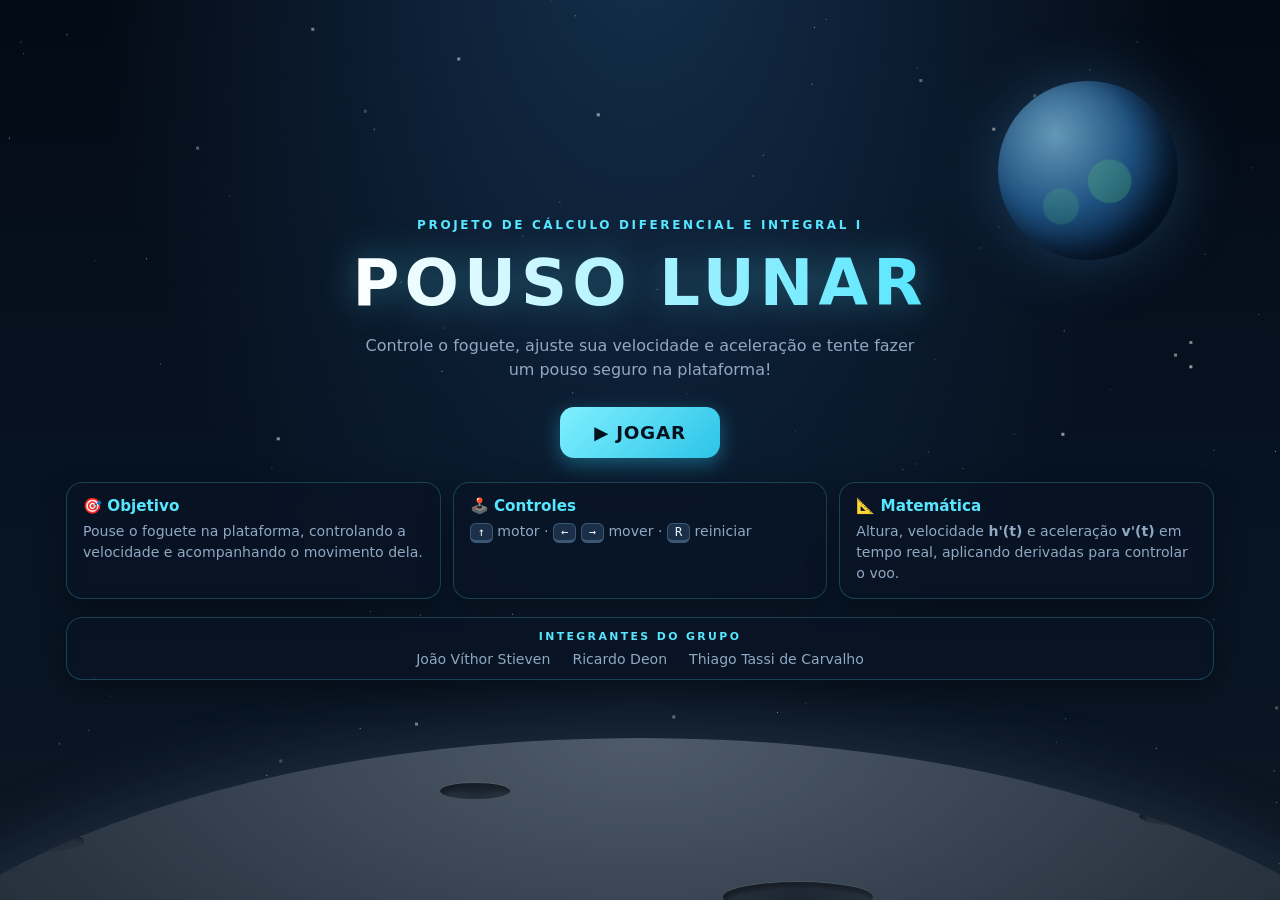
==== index.html @ 8e3310c6 "Rename pouso_lunar.html to index.html" ====
<!DOCTYPE html>
<html lang="pt-BR">
<head>
<meta charset="UTF-8">
<meta name="viewport" content="width=device-width, initial-scale=1">
<title>Pouso Lunar - Derivadas</title>
<link rel="stylesheet" href="style.css">
</head>
<body>

<div id="fundo">
  <div id="estrelas"></div>
  <div class="planeta"></div>
  <div class="lua">
    <span class="cratera"></span>
    <span class="cratera"></span>
    <span class="cratera"></span>
    <span class="cratera"></span>
    <span class="cratera"></span>
  </div>
</div>

<main class="container">

  <!-- TELA INICIAL -->
  <section id="telaInicial" class="tela ativa">
    <div class="centro-inicial">
      <div class="etiqueta">Projeto de Cálculo Diferencial e Integral I</div>
      <h1 class="titulo">Pouso Lunar</h1>
      <p class="subtitulo">Controle o foguete, ajuste sua velocidade e aceleração e tente fazer um pouso seguro na plataforma!</p>
      <button id="botaoJogar" class="botao primario grande">▶ JOGAR</button>
    </div>
    <div class="como-jogar">
      <div class="vidro"><h3>🎯 Objetivo</h3><p>Pouse o foguete na plataforma, controlando a velocidade e acompanhando o movimento dela.</p></div>
      <div class="vidro"><h3>🕹️ Controles</h3><p><kbd>↑</kbd> motor · <kbd>←</kbd> <kbd>→</kbd> mover · <kbd>R</kbd> reiniciar</p></div>
      <div class="vidro"><h3>📐 Matemática</h3><p>Altura, velocidade <b>h'(t)</b> e aceleração <b>v'(t)</b> em tempo real, aplicando derivadas para controlar o voo.</p></div>
    </div>
    <div class="integrantes vidro">
      <div class="etiqueta">Integrantes do grupo</div>
      <ul>
        <li>João Víthor Stieven</li>
        <li>Ricardo Deon</li>
        <li>Thiago Tassi de Carvalho</li>
      </ul>
    </div>
  </section>

  <!-- SELEÇÃO DE NÍVEIS -->
  <section id="telaNiveis" class="tela">
    <div class="cabecalho">
      <div><div class="etiqueta">Central de missões</div><h2>Selecione o nível</h2></div>
      <button id="botaoInicio" class="botao">← Início</button>
    </div>
    <div class="layout-niveis">
      <div id="listaNiveis"></div>
      <aside id="detalhes" class="vidro">
        <div class="etiqueta">Detalhes da missão</div>
        <h2 id="detalheNome"></h2>
        <p id="detalheDescricao"></p>
        <ul class="atributos" id="detalheAtributos"></ul>
        <button id="botaoIniciar" class="botao primario grande">🚀 INICIAR MISSÃO</button>
      </aside>
    </div>
  </section>

  <!-- TELA DO JOGO -->
  <section id="telaJogo" class="tela">
    <div class="cabecalho">
      <div><div class="etiqueta">Missão em andamento</div><h2 id="tituloNivel"></h2></div>
      <div>
        <button id="botaoNiveisJogo" class="botao">← Níveis</button>
        <button id="botaoReiniciar" class="botao">↻ Reiniciar (R)</button>
      </div>
    </div>
    <div class="hud">
      <div class="metrica"><small>Altura h(t)</small><strong id="txtAltura"></strong></div>
      <div class="metrica" id="metricaVelocidade"><small>Velocidade v = h'(t)</small><strong id="txtVelocidade"></strong></div>
      <div class="metrica"><small>Aceleração a = v'(t)</small><strong id="txtAceleracao"></strong></div>
      <div class="metrica"><small>Combustível</small><strong id="txtCombustivel"></strong><div class="barra"><div id="barraCombustivel"></div></div></div>
      <div class="metrica plataforma"><small>Vel. plataforma (fórmula)</small><strong id="txtVelPlataforma"></strong></div>
      <div class="metrica plataforma" id="metricaRelativa"><small>Vel. relativa (foguete − plataforma)</small><strong id="txtVelRelativa"></strong></div>
    </div>
    <canvas id="tela" width="800" height="450"></canvas>
    <div id="mensagem"></div>
    <div class="dicas">
      <span><kbd>↑</kbd> motor</span>
      <span><kbd>←</kbd> <kbd>→</kbd> mover</span>
      <span><kbd>R</kbd> reiniciar</span>
    </div>
  </section>
</main>

<!-- RESULTADO -->
<div id="resultado">
  <div class="modal vidro">
    <h2 id="resultadoTitulo"></h2>
    <p id="resultadoTexto"></p>
    <div class="acoes">
      <button id="botaoProximo" class="botao primario">Próximo nível ▶</button>
      <button id="botaoTentarDeNovo" class="botao">↻ Tentar de novo</button>
      <button id="botaoNiveisResultado" class="botao">Níveis</button>
    </div>
  </div>
</div>

<script src="script.js" defer></script>
</body>
</html>
---- style.css ----
/* =====================================================
   Pouso Lunar - estilos do jogo (style.css)
   Referência de tela: computador 1366 x 768
   ===================================================== */

:root {
  --ciano: #58e6ff; --laranja: #ffb454; --verde: #6cf2a5; --vermelho: #ff647c;
  --texto: #eaf5ff; --suave: #91a8c2;
  --vidro: rgba(9, 20, 36, 0.72); --borda: rgba(88, 230, 255, 0.22);
}
* { box-sizing: border-box; }
body {
  margin: 0; min-height: 100vh; color: var(--texto); overflow-x: hidden;
  font-family: "Segoe UI", system-ui, Arial, sans-serif; background: #050c18;
}

/* ---------- Plano de fundo lunar ---------- */
#fundo {
  position: fixed; inset: 0; z-index: -1; overflow: hidden;
  background:
    radial-gradient(ellipse at 50% -10%, #1d4068 0, transparent 60%),
    linear-gradient(#050c18, #0a1a2e 60%, #101c2a);
}
#fundo::after { content: ""; position: absolute; inset: 0; background: rgba(3, 8, 16, 0.3); }
#estrelas { position: absolute; top: 0; left: 0; width: 1px; height: 1px; animation: cintilar 4s ease-in-out infinite alternate; }
@keyframes cintilar { from { opacity: 0.55; } to { opacity: 1; } }
.planeta {
  position: absolute; right: 8%; top: 9%; width: clamp(80px, 14vw, 190px); aspect-ratio: 1; border-radius: 50%;
  background:
    radial-gradient(circle at 62% 56%, rgba(108, 242, 165, 0.35) 0 14%, transparent 15%),
    radial-gradient(circle at 35% 70%, rgba(108, 242, 165, 0.25) 0 10%, transparent 11%),
    radial-gradient(circle at 32% 30%, #8fd6ff, #2a6fb0 45%, #0c2b52 75%);
  box-shadow: 0 0 60px rgba(88, 180, 255, 0.35), inset -18px -12px 30px rgba(0, 0, 0, 0.55);
}
.lua {
  position: absolute; left: -15%; right: -15%; bottom: -24vh; height: 42vh; overflow: hidden;
  border-radius: 50% 50% 0 0 / 100% 100% 0 0;
  background: radial-gradient(ellipse at 50% 0%, #707f91, #3b4858 55%, #1b2531);
  box-shadow: 0 -20px 60px rgba(150, 190, 230, 0.18);
}
.cratera {
  position: absolute; border-radius: 50%;
  background: radial-gradient(ellipse, #28323f 0, #3a4655 75%);
  box-shadow: inset 3px 4px 6px rgba(0, 0, 0, 0.5), 0 -1px 0 rgba(255, 255, 255, 0.12);
}
/* posição e tamanho de cada cratera */
.cratera:nth-child(1) { left: 10%; top: 24%; width: 110px; height: 24px; }
.cratera:nth-child(2) { left: 38%; top: 12%; width: 70px; height: 16px; }
.cratera:nth-child(3) { left: 55%; top: 38%; width: 150px; height: 30px; }
.cratera:nth-child(4) { left: 80%; top: 18%; width: 90px; height: 20px; }
.cratera:nth-child(5) { left: 24%; top: 52%; width: 60px; height: 14px; }

/* ---------- Estrutura ---------- */
.container { max-width: 1180px; margin: 0 auto; padding: 14px 16px 16px; }
.tela { display: none; }
.tela.ativa { display: block; animation: entrar 0.4s ease; }
@keyframes entrar { from { opacity: 0; transform: translateY(12px); } to { opacity: 1; transform: none; } }
.vidro { background: var(--vidro); border: 1px solid var(--borda); border-radius: 16px; backdrop-filter: blur(8px); box-shadow: 0 10px 30px rgba(0, 0, 0, 0.35); }
.etiqueta { color: var(--ciano); font-size: 0.75rem; letter-spacing: 0.22em; text-transform: uppercase; font-weight: 700; }
h1, h2, h3 { margin: 0; }

/* ---------- Botões ---------- */
.botao {
  font: inherit; font-weight: 700; letter-spacing: 0.04em; cursor: pointer; color: var(--texto);
  padding: 11px 18px; border-radius: 12px; border: 1px solid var(--borda);
  background: linear-gradient(180deg, rgba(40, 70, 105, 0.75), rgba(16, 34, 56, 0.85));
  box-shadow: 0 4px 14px rgba(0, 0, 0, 0.35), inset 0 1px 0 rgba(255, 255, 255, 0.08);
  transition: transform 0.15s, box-shadow 0.2s, border-color 0.2s, filter 0.2s;
}
.botao:hover:not(:disabled) { transform: translateY(-2px); border-color: var(--ciano); box-shadow: 0 8px 22px rgba(0, 0, 0, 0.4), 0 0 18px rgba(88, 230, 255, 0.3); }
.botao:active:not(:disabled) { transform: translateY(0) scale(0.97); filter: brightness(0.9); }
.botao:disabled { opacity: 0.45; cursor: not-allowed; }
.botao:focus-visible { outline: 2px solid var(--ciano); outline-offset: 3px; }
.botao.primario { color: #04121f; border: 0; background: linear-gradient(135deg, #7ff0ff, #2cc4e8); box-shadow: 0 6px 20px rgba(44, 196, 232, 0.4); }
.botao.primario:hover:not(:disabled) { box-shadow: 0 10px 28px rgba(44, 196, 232, 0.6); }
.botao.grande { font-size: 1.15rem; padding: 15px 34px; border-radius: 14px; }

/* ---------- Tela inicial ---------- */
#telaInicial { text-align: center; }
#telaInicial.ativa { min-height: calc(100vh - 30px); display: flex; flex-direction: column; justify-content: center; }
.centro-inicial { padding-bottom: 14px; display: flex; flex-direction: column; align-items: center; justify-content: center; gap: 14px; }
.titulo {
  font-size: clamp(2.4rem, 6vw, 4rem); letter-spacing: 0.08em; text-transform: uppercase;
  background: linear-gradient(90deg, #fff, var(--ciano)); -webkit-background-clip: text; background-clip: text; color: transparent;
  filter: drop-shadow(0 0 18px rgba(88, 230, 255, 0.35));
}
.subtitulo { color: var(--suave); max-width: 560px; line-height: 1.55; margin: 0 0 10px; }
.como-jogar { display: grid; grid-template-columns: repeat(3, 1fr); gap: 12px; margin-top: 10px; text-align: left; }
.como-jogar .vidro { padding: 14px 16px; }
.como-jogar h3 { font-size: 0.95rem; margin-bottom: 6px; color: var(--ciano); }
.como-jogar p { margin: 0; color: var(--suave); font-size: 0.88rem; line-height: 1.5; }
.integrantes { margin-top: 18px; padding: 12px 16px; text-align: center; }
.integrantes .etiqueta { font-size: 0.68rem; margin-bottom: 8px; }
.integrantes ul { list-style: none; margin: 0; padding: 0; display: flex; flex-wrap: wrap; justify-content: center; gap: 6px 22px; color: var(--suave); font-size: 0.88rem; }
kbd { background: #1b3048; border: 1px solid #3a5876; border-bottom-width: 3px; border-radius: 6px; padding: 1px 7px; font-size: 0.85em; color: var(--texto); }

/* ---------- Seleção de níveis ---------- */
.cabecalho { display: flex; justify-content: space-between; align-items: center; gap: 12px; flex-wrap: wrap; margin-bottom: 10px; }
.cabecalho h2 { font-size: 1.4rem; }
.layout-niveis { display: grid; grid-template-columns: 1fr 330px; gap: 16px; align-items: start; }
#listaNiveis { display: grid; grid-template-columns: repeat(auto-fit, minmax(190px, 1fr)); gap: 14px; }
.cartao-nivel {
  font: inherit; color: var(--texto); text-align: left; cursor: pointer; padding: 18px; border-radius: 16px;
  display: flex; flex-direction: column; gap: 6px; border: 1px solid var(--borda);
  background: linear-gradient(160deg, rgba(24, 48, 76, 0.85), rgba(9, 20, 36, 0.85));
  transition: transform 0.2s, box-shadow 0.2s, border-color 0.2s;
}
.cartao-nivel .num { color: var(--ciano); font-size: 0.72rem; font-weight: 700; letter-spacing: 0.16em; }
.cartao-nivel h3 { font-size: 1.2rem; }
.cartao-nivel .dificuldade { color: var(--laranja); letter-spacing: 0.15em; }
.cartao-nivel .status { margin-top: 8px; font-size: 0.75rem; font-weight: 700; letter-spacing: 0.08em; color: var(--ciano); }
.cartao-nivel:hover:not(:disabled) { transform: translateY(-5px); border-color: var(--ciano); box-shadow: 0 14px 30px rgba(0, 0, 0, 0.45); }
.cartao-nivel:active:not(:disabled) { transform: scale(0.98); }
.cartao-nivel.selecionado { border-color: var(--ciano); box-shadow: 0 0 0 2px var(--ciano), 0 0 26px rgba(88, 230, 255, 0.35); }
.cartao-nivel.concluido { border-color: rgba(108, 242, 165, 0.6); }
.cartao-nivel.concluido .status { color: var(--verde); }
.cartao-nivel.bloqueado { opacity: 0.5; filter: grayscale(0.8); cursor: not-allowed; }
.cartao-nivel.bloqueado .status { color: var(--suave); }
#detalhes { padding: 20px; display: flex; flex-direction: column; gap: 12px; }
#detalhes p { margin: 0; color: var(--suave); line-height: 1.5; font-size: 0.92rem; }
.atributos { list-style: none; margin: 0; padding: 0; display: grid; gap: 6px; font-size: 0.9rem; }
.atributos li { display: flex; justify-content: space-between; gap: 10px; padding: 7px 10px; background: rgba(255, 255, 255, 0.05); border-radius: 8px; }
.atributos span { color: var(--suave); }

/* ---------- Tela do jogo ---------- */
.dicas { display: flex; gap: 16px; flex-wrap: wrap; margin: 8px 0 0; color: var(--suave); font-size: 0.85rem; }
.hud { display: grid; grid-template-columns: repeat(auto-fit, minmax(150px, 1fr)); gap: 8px; margin-bottom: 10px; }
.metrica { padding: 7px 10px; border-radius: 12px; background: var(--vidro); border: 1px solid var(--borda); border-left: 4px solid var(--ciano); backdrop-filter: blur(6px); }
.metrica.plataforma { border-left-color: var(--laranja); }
.metrica small { display: block; color: var(--suave); font-size: 0.62rem; text-transform: uppercase; letter-spacing: 0.07em; }
.metrica strong { font-family: Consolas, "Courier New", monospace; font-size: 1rem; }
.metrica.ok strong { color: var(--verde); }
.metrica.alerta strong { color: var(--vermelho); }
.barra { height: 8px; background: #20354b; border-radius: 99px; overflow: hidden; margin-top: 6px; }
.barra div { height: 100%; width: 100%; background: linear-gradient(90deg, var(--verde), var(--laranja)); transition: width 0.1s; }
canvas {
  /* mantém a proporção 16:9 (800x450) e cabe na altura da janela */
  width: min(100%, max(480px, calc((100vh - 270px) * 16 / 9))); height: auto; display: block; margin: 0 auto; border-radius: 16px; border: 1px solid var(--borda); box-shadow: 0 12px 36px rgba(0, 0, 0, 0.5);
  background: linear-gradient(#020812, #0a1d33 70%, #14304d);
}
#mensagem { margin-top: 10px; padding: 9px 16px; border-radius: 12px; background: var(--vidro); border: 1px solid var(--borda); min-height: 40px; }

/* ---------- Resultado ---------- */
#resultado { position: fixed; inset: 0; z-index: 10; display: none; align-items: center; justify-content: center; padding: 20px; background: rgba(2, 8, 17, 0.78); }
#resultado.mostrar { display: flex; }
.modal { max-width: 460px; width: 100%; padding: 30px; text-align: center; animation: entrar 0.3s ease; }
.modal h2 { font-size: 2rem; margin-bottom: 8px; }
.modal p { color: var(--suave); line-height: 1.5; }
.modal .acoes { display: flex; gap: 10px; justify-content: center; flex-wrap: wrap; margin-top: 20px; }

/* ---------- Responsividade ---------- */
@media (min-width: 1100px) {
  .hud { grid-template-columns: repeat(6, 1fr); }   /* telemetria em uma linha (1366 x 768) */
}
@media (max-width: 860px) {
  .layout-niveis { grid-template-columns: 1fr; }
  .como-jogar { grid-template-columns: 1fr; }
}
@media (max-width: 560px) {
  .hud { grid-template-columns: repeat(2, 1fr); }
  .botao.grande { width: 100%; }
}
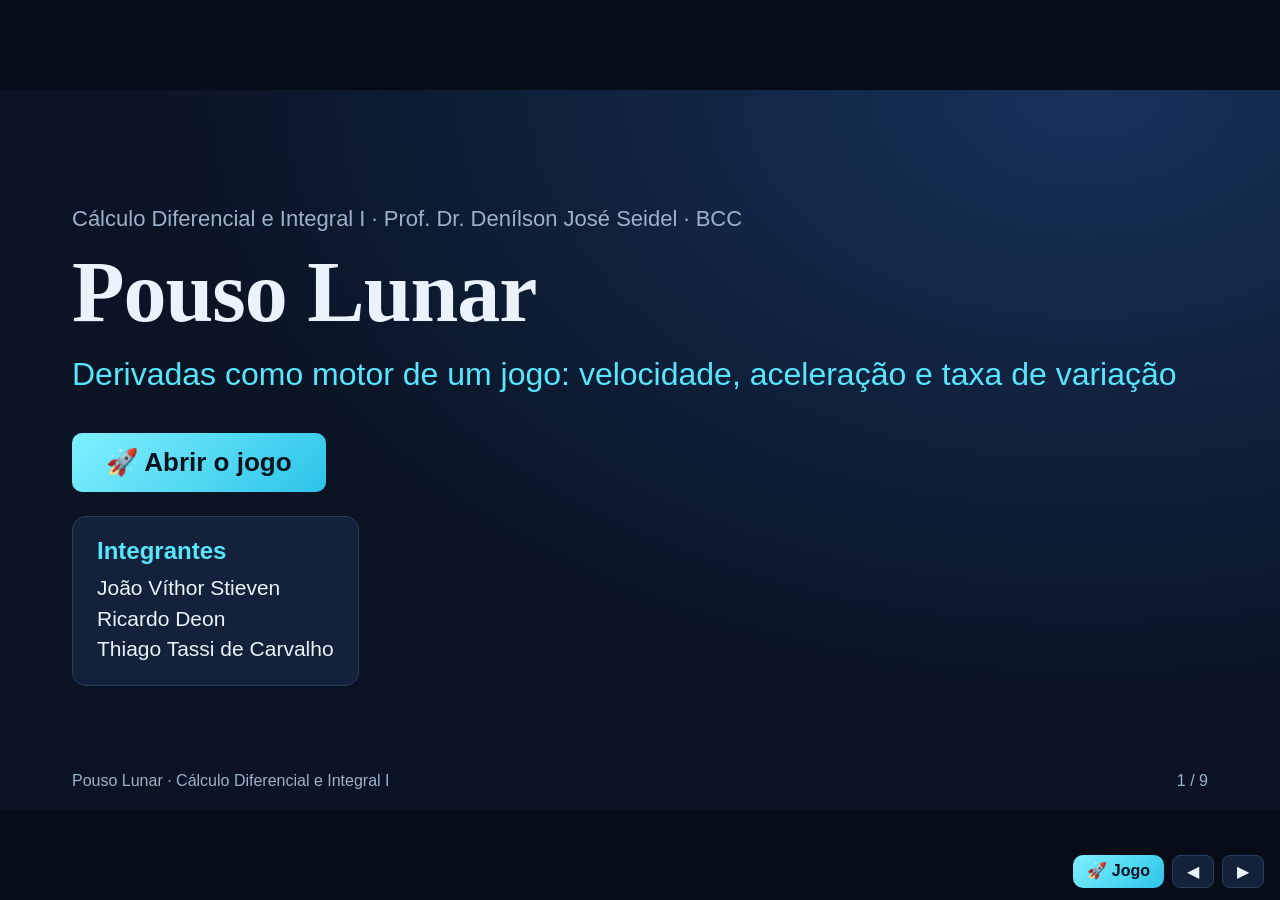
==== commit 2d3c8ba6: "Add files via upload" ====
--- a/index.html
+++ b/index.html
@@ -3,106 +3,254 @@
 <head>
 <meta charset="UTF-8">
 <meta name="viewport" content="width=device-width, initial-scale=1">
-<title>Pouso Lunar - Derivadas</title>
-<link rel="stylesheet" href="style.css">
+<title>Pouso Lunar – Slides do Seminário</title>
+<style>
+:root{--fundo:#0a1424;--painel:#13223a;--linha:#2a3f5e;--texto:#eaf2fb;--suave:#9db2c9;--ciano:#58e6ff;--laranja:#ffb454;--verde:#6cf2a5;--rosa:#ff647c}
+*{box-sizing:border-box;margin:0}
+html,body{height:100%;overflow:hidden;background:#060d19;color:var(--texto);font-family:"Segoe UI",Roboto,Helvetica,Arial,sans-serif}
+#palco{position:absolute;left:50%;top:50%;width:1280px;height:720px;transform-origin:center;background:radial-gradient(ellipse at 85% 0%,#17315a 0%,var(--fundo) 60%);overflow:hidden}
+.slide{display:none;position:absolute;inset:0;padding:56px 72px 64px}
+.slide.ativo{display:flex;flex-direction:column}
+h1{font-family:Georgia,"Times New Roman",serif;font-size:86px;font-weight:700;letter-spacing:-1px}
+h2{font-family:Georgia,"Times New Roman",serif;font-size:42px;font-weight:700;margin-bottom:6px}
+.sub{color:var(--suave);font-size:22px;margin-bottom:26px}
+.cols{display:flex;gap:36px;flex:1;min-height:0}
+.col{flex:1;min-width:0}
+.cartao{background:var(--painel);border:1px solid var(--linha);border-radius:14px;padding:20px 24px}
+.cartao h3{font-size:24px;margin-bottom:8px;color:var(--ciano)}
+.cartao p,.cartao li{font-size:21px;line-height:1.45;color:var(--texto)}
+.cartao ul{padding-left:22px}
+.eq{font-family:Cambria,"Cambria Math",Georgia,serif;font-style:italic;font-size:34px;background:#0d1b30;border-left:5px solid var(--ciano);border-radius:8px;padding:12px 20px;margin:12px 0}
+.eq.lar{border-color:var(--laranja)}.eq.ver{border-color:var(--verde)}
+.eq small{font-size:20px;font-style:normal;color:var(--suave);margin-left:10px}
+.frac{display:inline-flex;flex-direction:column;align-items:center;vertical-align:middle;line-height:1.15;margin:0 4px}
+.frac>span:first-child{border-bottom:2px solid currentColor;padding:0 6px}
+.nota{font-size:20px;color:var(--suave);line-height:1.45}
+.c-ciano{color:var(--ciano)}.c-lar{color:var(--laranja)}.c-ver{color:var(--verde)}
+.grade{display:grid;grid-template-columns:1fr 1fr 1fr;gap:18px}
+.chip{background:var(--painel);border:1px solid var(--linha);border-radius:12px;padding:16px 20px}
+.chip b{display:block;font-family:Cambria,Georgia,serif;font-style:italic;font-size:30px;margin-bottom:4px}
+.chip span{font-size:19px;color:var(--suave)}
+.fluxo{display:flex;align-items:center;gap:12px;margin:14px 0}
+.fluxo .cx{font-family:Cambria,Georgia,serif;font-style:italic;font-size:30px;background:var(--painel);border:2px solid var(--ciano);border-radius:10px;padding:10px 22px}
+.fluxo .sp{font-size:20px;color:var(--laranja);text-align:center;line-height:1.2}
+pre{background:#07101e;border:1px solid var(--linha);border-radius:10px;padding:14px 20px;font:19px/1.5 Consolas,"Courier New",monospace;color:#d7e6f5;margin-bottom:14px;white-space:pre}
+pre .c{color:#7d93ab}pre .m{color:var(--verde)}
+pre i{font-style:normal;color:var(--suave);float:right;margin-left:24px}
+table{border-collapse:collapse;width:100%;font-size:20px}
+th,td{padding:8px 12px;text-align:center;border-bottom:1px solid var(--linha)}
+th{color:var(--ciano);font-weight:600}
+.rodape{position:absolute;left:72px;right:72px;bottom:20px;display:flex;justify-content:space-between;font-size:16px;color:var(--suave)}
+svg text{fill:var(--suave);font-size:14px;font-family:Segoe UI,Arial,sans-serif}
+#nav{position:fixed;right:16px;bottom:12px;display:flex;gap:8px;z-index:9}
+#nav button{background:var(--painel);color:var(--texto);border:1px solid var(--linha);border-radius:8px;padding:6px 14px;font-size:16px;cursor:pointer}
+#nav button:focus-visible,.jogar:focus-visible,#nav a:focus-visible{outline:2px solid var(--ciano)}
+.jogar,#nav a{display:inline-block;text-decoration:none;font-weight:700;color:#04121f;background:linear-gradient(135deg,#7ff0ff,#2cc4e8);border-radius:10px}
+.jogar{font-size:26px;padding:14px 34px;margin-top:22px;align-self:flex-start}
+#nav a{padding:6px 14px;font-size:16px}
+.cod{width:100%;border-collapse:collapse;margin-top:4px}
+.cod td{padding:5px 12px;border-bottom:1px solid var(--linha);vertical-align:top;font-size:19px;line-height:1.35;text-align:left}
+.cod td:first-child{width:47%;font:16px/1.35 Consolas,"Courier New",monospace;color:var(--verde);white-space:pre-wrap;background:#07101e}
+.cod td:first-child b{color:var(--suave);font-weight:400;margin-right:10px}
+.cod td span{color:var(--laranja)}
+.dica{font-size:19px;color:var(--suave);margin-top:10px}
+</style>
 </head>
 <body>
-
-<div id="fundo">
-  <div id="estrelas"></div>
-  <div class="planeta"></div>
-  <div class="lua">
-    <span class="cratera"></span>
-    <span class="cratera"></span>
-    <span class="cratera"></span>
-    <span class="cratera"></span>
-    <span class="cratera"></span>
-  </div>
-</div>
-
-<main class="container">
-
-  <!-- TELA INICIAL -->
-  <section id="telaInicial" class="tela ativa">
-    <div class="centro-inicial">
-      <div class="etiqueta">Projeto de Cálculo Diferencial e Integral I</div>
-      <h1 class="titulo">Pouso Lunar</h1>
-      <p class="subtitulo">Controle o foguete, ajuste sua velocidade e aceleração e tente fazer um pouso seguro na plataforma!</p>
-      <button id="botaoJogar" class="botao primario grande">▶ JOGAR</button>
+<div id="palco">
+
+<!-- 1. CAPA -->
+<section class="slide ativo" style="justify-content:center">
+  <div class="sub" style="margin-bottom:10px">Cálculo Diferencial e Integral I · Prof. Dr. Denílson José Seidel · BCC</div>
+  <h1>Pouso Lunar</h1>
+  <p style="font-size:32px;margin:14px 0 40px;color:var(--ciano)">Derivadas como motor de um jogo: velocidade, aceleração e taxa de variação</p>
+  <a class="jogar" href="pouso_lunar.html" target="_blank" rel="noopener" style="margin:0 0 24px">🚀 Abrir o jogo</a>
+  <div class="cartao" style="align-self:flex-start"><h3>Integrantes</h3><p>João Víthor Stieven<br>Ricardo Deon<br>Thiago Tassi de Carvalho</p></div>
+</section>
+
+<!-- 2. IDEIA -->
+<section class="slide">
+  <h2>A ideia do jogo</h2>
+  <p class="sub">É como pousar um helicóptero num navio que balança: você precisa se mover junto com ele.</p>
+  <div class="cols">
+    <div class="col"><div class="cartao" style="height:100%">
+      <h3>Controles</h3>
+      <ul><li><b>↑</b> liga o motor (gasta combustível)</li><li><b>← →</b> movem para os lados</li><li><b>R</b> recomeça</li></ul>
+      <h3 style="margin-top:22px">3 níveis</h3>
+      <p>1: plataforma parada. 2: ela se mexe devagar. 3: gravidade maior e plataforma mais rápida.</p>
+    </div></div>
+    <div class="col"><div class="cartao" style="height:100%">
+      <h3>Para pousar, as 3 regras juntas</h3>
+      <ul style="line-height:1.9"><li>Estar <b>em cima</b> da plataforma</li><li>Chegar <b>devagar</b> (até 6,5 m/s)</li><li>Andar <b>na mesma velocidade lateral</b> que ela</li></ul>
+      <p class="nota" style="margin-top:12px">A 3ª regra usa uma <b class="c-lar">derivada</b>: a velocidade da plataforma.</p>
+    </div></div>
+  </div>
+</section>
+
+<!-- 3. DEMONSTRAÇÃO -->
+<section class="slide">
+  <h2>Demonstração ao vivo</h2>
+  <p class="sub">O painel do jogo mostra os números mudando em tempo real.</p>
+  <div class="grade">
+    <div class="chip"><b class="c-ciano">h(t)</b><span>Altura: onde o foguete está</span></div>
+    <div class="chip"><b class="c-ver">v = h′(t)</b><span>Velocidade: quantos metros a altura muda por segundo</span></div>
+    <div class="chip"><b class="c-ver">a = v′(t)</b><span>Aceleração: quanto a velocidade muda por segundo</span></div>
+    <div class="chip"><b class="c-lar">x′(t)</b><span>Velocidade lateral da plataforma</span></div>
+    <div class="chip"><b class="c-lar">v<sub>x</sub> − x′(t)</b><span>Diferença entre o foguete e a plataforma. Perto de 0 é bom</span></div>
+    <div class="chip"><b>Combustível</b><span>Quanto menos, mais leve o foguete</span></div>
+  </div>
+  <a class="jogar" href="pouso_lunar.html" target="_blank" rel="noopener">🚀 Abrir o jogo (nova aba)</a>
+  <p class="dica"><b class="c-lar">Seta laranja:</b> velocidade da plataforma. <b class="c-ver">Seta verde:</b> velocidade do foguete. Quanto maior a seta, mais rápido.</p>
+</section>
+
+<!-- 4. O QUE É DERIVADA -->
+<section class="slide">
+  <h2>O que é uma derivada?</h2>
+  <p class="sub">É “quanto algo muda por segundo”. Exemplo: o velocímetro do carro.</p>
+  <div class="cols">
+    <div class="col">
+      <div class="cartao"><p>Um carro anda 100 km em 2 h. Média: 50 km/h. Para saber a velocidade <b>neste instante</b>, olhamos um intervalo cada vez menor:</p></div>
+      <div class="eq ver">v = h′(t) = lim<sub>Δt→0</sub> <span class="frac"><span>Δh</span><span>Δt</span></span></div>
+      <p class="nota">Δh = quanto a posição mudou. Δt = quanto tempo passou.</p>
     </div>
-    <div class="como-jogar">
-      <div class="vidro"><h3>🎯 Objetivo</h3><p>Pouse o foguete na plataforma, controlando a velocidade e acompanhando o movimento dela.</p></div>
-      <div class="vidro"><h3>🕹️ Controles</h3><p><kbd>↑</kbd> motor · <kbd>←</kbd> <kbd>→</kbd> mover · <kbd>R</kbd> reiniciar</p></div>
-      <div class="vidro"><h3>📐 Matemática</h3><p>Altura, velocidade <b>h'(t)</b> e aceleração <b>v'(t)</b> em tempo real, aplicando derivadas para controlar o voo.</p></div>
-    </div>
-    <div class="integrantes vidro">
-      <div class="etiqueta">Integrantes do grupo</div>
-      <ul>
-        <li>João Víthor Stieven</li>
-        <li>Ricardo Deon</li>
-        <li>Thiago Tassi de Carvalho</li>
-      </ul>
-    </div>
-  </section>
-
-  <!-- SELEÇÃO DE NÍVEIS -->
-  <section id="telaNiveis" class="tela">
-    <div class="cabecalho">
-      <div><div class="etiqueta">Central de missões</div><h2>Selecione o nível</h2></div>
-      <button id="botaoInicio" class="botao">← Início</button>
-    </div>
-    <div class="layout-niveis">
-      <div id="listaNiveis"></div>
-      <aside id="detalhes" class="vidro">
-        <div class="etiqueta">Detalhes da missão</div>
-        <h2 id="detalheNome"></h2>
-        <p id="detalheDescricao"></p>
-        <ul class="atributos" id="detalheAtributos"></ul>
-        <button id="botaoIniciar" class="botao primario grande">🚀 INICIAR MISSÃO</button>
-      </aside>
-    </div>
-  </section>
-
-  <!-- TELA DO JOGO -->
-  <section id="telaJogo" class="tela">
-    <div class="cabecalho">
-      <div><div class="etiqueta">Missão em andamento</div><h2 id="tituloNivel"></h2></div>
-      <div>
-        <button id="botaoNiveisJogo" class="botao">← Níveis</button>
-        <button id="botaoReiniciar" class="botao">↻ Reiniciar (R)</button>
+    <div class="col">
+      <div class="cartao"><h3>A cadeia do movimento</h3>
+        <div class="fluxo" style="flex-wrap:wrap"><div class="cx">h(t)</div><div class="sp">derivar<br>→</div><div class="cx">v(t)</div><div class="sp">derivar<br>→</div><div class="cx">a(t)</div></div>
+        <p class="nota" style="color:var(--texto)">posição → velocidade → aceleração</p>
+        <p class="nota" style="margin-top:12px">No código fazemos o <b>caminho de volta</b>: a cada quadro (1/60 s) somamos um pedacinho: Δh ≈ v · Δt.</p>
       </div>
     </div>
-    <div class="hud">
-      <div class="metrica"><small>Altura h(t)</small><strong id="txtAltura"></strong></div>
-      <div class="metrica" id="metricaVelocidade"><small>Velocidade v = h'(t)</small><strong id="txtVelocidade"></strong></div>
-      <div class="metrica"><small>Aceleração a = v'(t)</small><strong id="txtAceleracao"></strong></div>
-      <div class="metrica"><small>Combustível</small><strong id="txtCombustivel"></strong><div class="barra"><div id="barraCombustivel"></div></div></div>
-      <div class="metrica plataforma"><small>Vel. plataforma (fórmula)</small><strong id="txtVelPlataforma"></strong></div>
-      <div class="metrica plataforma" id="metricaRelativa"><small>Vel. relativa (foguete − plataforma)</small><strong id="txtVelRelativa"></strong></div>
+  </div>
+</section>
+
+<!-- 5. PLATAFORMA -->
+<section class="slide">
+  <h2>A plataforma vai e volta como um balanço</h2>
+  <p class="sub">A posição segue um seno. A derivada dá a velocidade.</p>
+  <div class="cols">
+    <div class="col">
+      <div class="eq">x(t) = C + A · sen(ω t)</div>
+      <p class="nota">C = centro (450). A = o quanto se afasta. ω = quão rápido vai e volta.</p>
+      <div class="eq lar">x′(t) = A · ω · cos(ω t)</div>
+      <p class="nota" style="color:var(--texto)">Regra da cadeia: o ω de dentro do seno “sai” multiplicando, e a derivada do seno é o cosseno.</p>
+      <p class="nota" style="margin-top:10px"><b class="c-lar">No centro</b> ela é mais rápida. <b class="c-lar">Nos extremos</b> para um instante (x′ = 0), o melhor momento para pousar.</p>
+      <p class="nota" style="margin-top:10px">Nível 2: A·ω = 65 · 0,25 = <b>16,25 m/s</b> de velocidade máxima.</p>
     </div>
-    <canvas id="tela" width="800" height="450"></canvas>
-    <div id="mensagem"></div>
-    <div class="dicas">
-      <span><kbd>↑</kbd> motor</span>
-      <span><kbd>←</kbd> <kbd>→</kbd> mover</span>
-      <span><kbd>R</kbd> reiniciar</span>
-    </div>
-  </section>
-</main>
-
-<!-- RESULTADO -->
-<div id="resultado">
-  <div class="modal vidro">
-    <h2 id="resultadoTitulo"></h2>
-    <p id="resultadoTexto"></p>
-    <div class="acoes">
-      <button id="botaoProximo" class="botao primario">Próximo nível ▶</button>
-      <button id="botaoTentarDeNovo" class="botao">↻ Tentar de novo</button>
-      <button id="botaoNiveisResultado" class="botao">Níveis</button>
-    </div>
-  </div>
+    <div class="col"><div class="cartao">
+      <svg id="g1" viewBox="0 0 540 190" width="100%"></svg>
+      <svg id="g2" viewBox="0 0 540 190" width="100%"></svg>
+    </div></div>
+  </div>
+</section>
+
+<!-- 6. CÓDIGO A -->
+<section class="slide">
+  <h2>Código 1: a plataforma (script.js)</h2>
+  <p class="sub">Duas funções: onde ela está e com que velocidade se move.</p>
+  <table class="cod">
+<tr><td><b>73</b>function posicaoPlataforma(t) {</td><td>Cria uma função que responde: <span>onde</span> a plataforma está no instante <b>t</b> (em segundos)?</td></tr><tr><td><b>74</b>return CENTRO_PLATAFORMA
+  + nivel.amplitude
+  * Math.sin(nivel.omega * t);</td><td>Começa no centro (450) e soma <b>A · sen(ωt)</b>. O seno vai de −1 a +1, então ela oscila entre 450−A e 450+A.</td></tr><tr><td><b>85</b>function velocidadePlataforma(t) {</td><td>Responde: <span>com que velocidade</span> ela se move agora? Esta é a <span>derivada x′(t)</span>.</td></tr><tr><td><b>86</b>return nivel.amplitude
+  * nivel.omega
+  * Math.cos(nivel.omega * t);</td><td><b>A · ω</b> é a velocidade máxima (o ω saiu do seno pela regra da cadeia). <b>cos(ωt)</b> vale 1 no centro e 0 nos extremos.</td></tr></table>
+  <p class="dica">Usadas na plataforma desenhada, na seta laranja, no painel e na regra de pouso.</p>
+</section>
+
+<!-- 7. CÓDIGO B -->
+<section class="slide">
+  <h2>Código 2: aceleração do foguete</h2>
+  <p class="sub">Trecho da função atualizar(), que roda a cada quadro.</p>
+  <table class="cod">
+<tr><td><b>472</b>const dt = Math.min(
+  (agora - tempoAnterior)/1000, 0.05);</td><td><b>dt</b> é o tempo desde o quadro anterior (cerca de 0,016 s). O limite 0,05 evita saltos se o navegador travar.</td></tr><tr><td><b>199</b>const massa = 1 + combustivel / 100;</td><td>Quanto mais combustível, mais pesado: a massa vai de <b>2</b> (tanque cheio) a <b>1</b> (vazio).</td></tr><tr><td><b>200</b>aceleracao = empuxo / massa
+  - nivel.gravidade;</td><td><span>a = F/m − g</span>. O motor empurra para cima e a gravidade puxa para baixo. Como a massa muda, a aceleração <b>não é constante</b>.</td></tr><tr><td><b>204</b>if (teclas.esquerda)
+  aceleracaoX = -ACELERACAO_LATERAL;</td><td>Seta ← aplica aceleração de −12 m/s² para a esquerda. Com → é +12, e sem tecla é 0.</td></tr></table>
+  <p class="dica">Exemplo (nível 1): com o tanque cheio, a = 8/2 − 1,5 = <b>+2,5</b>. Quase vazio, a = 8/1 − 1,5 = <b>+6,5</b>.</p>
+</section>
+
+<!-- 8. CÓDIGO C -->
+<section class="slide">
+  <h2>Código 3: da aceleração à posição</h2>
+  <p class="sub">Aqui a derivada é usada “de trás para frente”.</p>
+  <table class="cod">
+<tr><td><b>217</b>velocidade += aceleracao * dt;</td><td>Como <b>a = v′</b>, a velocidade ganha <b>a · dt</b> a cada quadro. É a velocidade nova = velocidade antiga + variação.</td></tr><tr><td><b>218</b>altura += velocidade * dt;</td><td>Como <b>v = h′</b>, a altura muda <b>v · dt</b>. Velocidade negativa faz o foguete descer.</td></tr><tr><td><b>219</b>velocidadeX += aceleracaoX * dt;</td><td>Mesma ideia na horizontal: a aceleração lateral muda a velocidade lateral.</td></tr><tr><td><b>220</b>posicaoX += velocidadeX * dt;</td><td>A velocidade lateral muda a posição lateral.</td></tr><tr><td><b>223</b>if (altura <= 0) {
+  altura = 0; terminou = true;
+  verificarPouso();</td><td>Tocou o chão? Trava a altura em 0, para o jogo e confere se o pouso foi seguro.</td></tr></table>
+  <p class="dica">Esse método se chama <b>Euler</b>: repete pequenos passos Δt, e o erro de cada passo é minúsculo.</p>
+</section>
+
+<!-- 9. CÓDIGO D -->
+<section class="slide">
+  <h2>Código 4: o pouso vale?</h2>
+  <p class="sub">Função verificarPouso(): usa a derivada da plataforma.</p>
+  <table class="cod">
+<tr><td><b>235</b>const velocidadeRelativa =
+  velocidadeX
+  - velocidadePlataforma(tempo);</td><td>Velocidade lateral do foguete menos <span>x′(t)</span>. Se for 0, os dois andam juntos, como dois carros na mesma velocidade.</td></tr><tr><td><b>236</b>const naPlataforma = Math.abs(
+  posicaoX - posicaoPlataforma(tempo))
+  < LARGURA_PLATAFORMA / 2;</td><td>Distância entre o foguete e o centro da plataforma menor que 70 (metade da largura 140).</td></tr><tr><td><b>237</b>const descidaSuave =
+  Math.abs(velocidade) <= 6.5;</td><td>A velocidade vertical é pequena o bastante? (constante VELOCIDADE_MAXIMA_PARA_POUSAR)</td></tr><tr><td><b>238</b>const velocidadesIguais =
+  Math.abs(velocidadeRelativa) <= 7;</td><td>A diferença de velocidade lateral é pequena? (constante DIFERENCA_MAXIMA_ENTRE_VELOCIDADES_X)</td></tr><tr><td><b>240</b>if (naPlataforma && descidaSuave
+    && velocidadesIguais)</td><td>As <b>três juntas</b> (&amp;&amp; = “e”) significam pouso perfeito. Qualquer uma falha e o foguete explode.</td></tr></table>
+  <p class="dica">Exemplo (nível 2, t = 0): plataforma a +16,25 m/s e foguete a +14 → v<sub>rel</sub> = −2,25, dentro do limite.</p>
+</section>
+
+<div class="rodape"><span>Pouso Lunar · Cálculo Diferencial e Integral I</span><span id="num"></span></div>
 </div>
 
-<script src="script.js" defer></script>
+<div id="nav"><a href="pouso_lunar.html" target="_blank" rel="noopener">🚀 Jogo</a><button id="ant" aria-label="Slide anterior">◀</button><button id="prox" aria-label="Próximo slide">▶</button></div>
+
+<script>
+const slides = document.querySelectorAll('.slide');
+const palco = document.getElementById('palco');
+let atual = 0;
+
+function mostrar(i) {
+  atual = Math.max(0, Math.min(slides.length - 1, i));
+  slides.forEach((s, k) => s.classList.toggle('ativo', k === atual));
+  document.getElementById('num').textContent = (atual + 1) + ' / ' + slides.length;
+  location.hash = atual + 1;
+}
+function ajustar() {
+  const escala = Math.min(innerWidth / 1280, innerHeight / 720);
+  palco.style.transform = 'translate(-50%,-50%) scale(' + escala + ')';
+}
+document.getElementById('ant').onclick = () => mostrar(atual - 1);
+document.getElementById('prox').onclick = () => mostrar(atual + 1);
+addEventListener('keydown', e => {
+  if (['ArrowRight', 'PageDown', ' '].includes(e.key)) { e.preventDefault(); mostrar(atual + 1); }
+  if (['ArrowLeft', 'PageUp'].includes(e.key)) mostrar(atual - 1);
+  if (e.key === 'Home') mostrar(0);
+  if (e.key === 'End') mostrar(slides.length - 1);
+});
+addEventListener('resize', ajustar);
+
+// Gráficos do slide 4: x(t) e x'(t) do nível 2 (mesmas fórmulas do jogo)
+const A = 65, W = 0.25, C = 450, T = 2 * Math.PI / W;
+function grafico(id, f, min, max, cor, rotulo) {
+  const L = 540, H = 190, m = 24;
+  let d = '';
+  for (let i = 0; i <= 200; i++) {
+    const t = i / 200 * T;
+    const y = H - m - (f(t) - min) / (max - min) * (H - 2 * m);
+    d += (i ? 'L' : 'M') + (i / 200 * L).toFixed(1) + ' ' + y.toFixed(1);
+  }
+  const zero = H - m - (-min) / (max - min) * (H - 2 * m);
+  let marcas = '';
+  [T / 4, 3 * T / 4].forEach(t => {
+    const x = t / T * L;
+    marcas += '<line x1="' + x + '" x2="' + x + '" y1="6" y2="' + (H - 6) + '" stroke="#ffb454" stroke-dasharray="4 4" opacity=".6"/>';
+  });
+  document.getElementById(id).innerHTML =
+    '<line x1="0" x2="' + L + '" y1="' + zero + '" y2="' + zero + '" stroke="#2a3f5e"/>' + marcas +
+    '<path d="' + d + '" fill="none" stroke="' + cor + '" stroke-width="3"/>' +
+    '<text x="6" y="16">' + rotulo + '</text>';
+}
+grafico('g1', t => A * Math.sin(W * t), -A * 1.1, A * 1.1, '#58e6ff', 'x(t) − 450 (extremos onde x′ = 0)');
+grafico('g2', t => A * W * Math.cos(W * t), -A * W * 1.1, A * W * 1.1, '#ffb454', 'x′(t) (cruza o zero nos extremos)');
+
+ajustar();
+mostrar((parseInt(location.hash.slice(1)) || 1) - 1);
+</script>
 </body>
 </html>
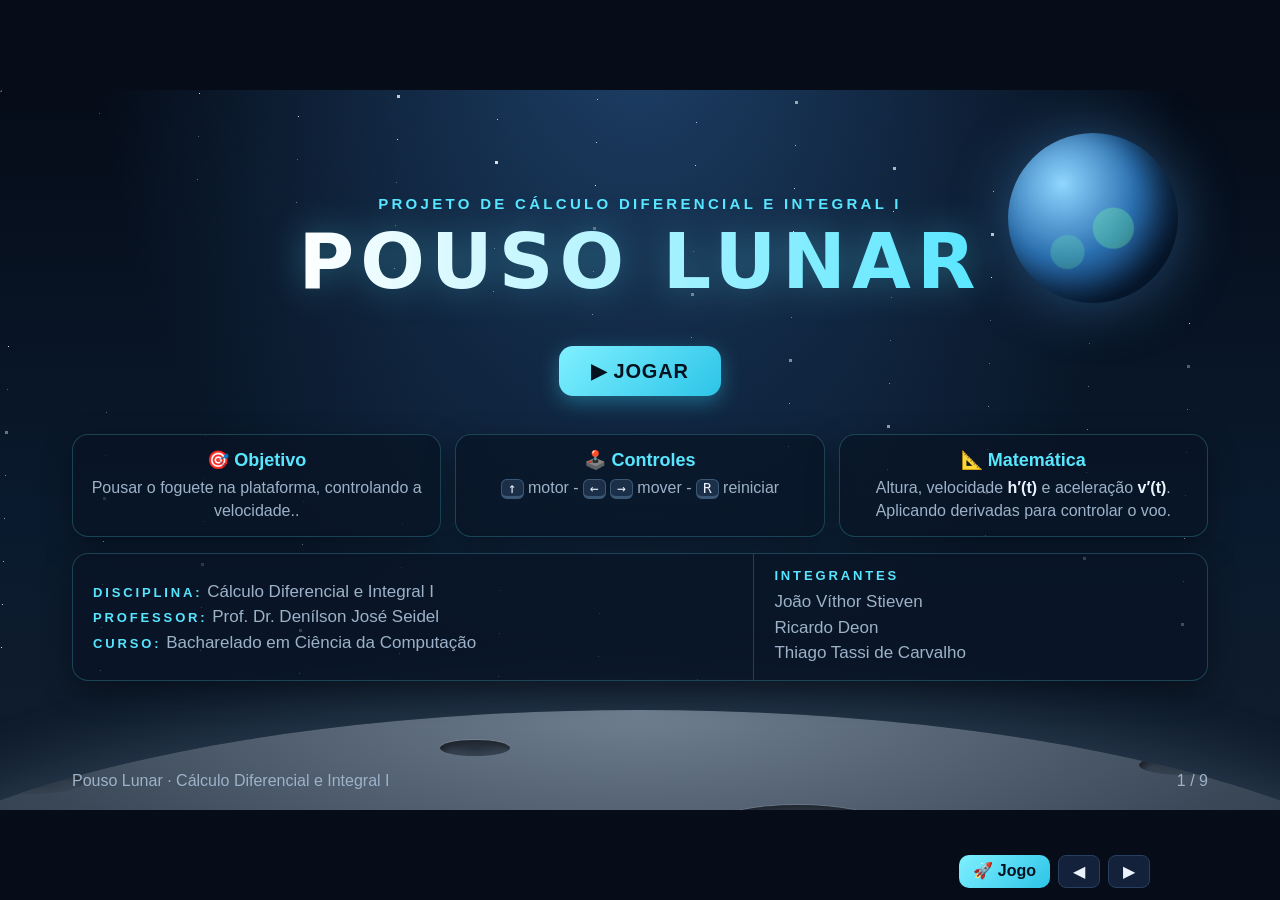
==== commit 1e77b267: "Update index.html" ====
--- a/index.html
+++ b/index.html
@@ -3,7 +3,7 @@
 <head>
 <meta charset="UTF-8">
 <meta name="viewport" content="width=device-width, initial-scale=1">
-<title>Pouso Lunar – Slides do Seminário</title>
+<title>Pouso Lunar – Slides</title>
 <style>
 :root{--fundo:#0a1424;--painel:#13223a;--linha:#2a3f5e;--texto:#eaf2fb;--suave:#9db2c9;--ciano:#58e6ff;--laranja:#ffb454;--verde:#6cf2a5;--rosa:#ff647c}
 *{box-sizing:border-box;margin:0}
@@ -42,7 +42,7 @@
 th{color:var(--ciano);font-weight:600}
 .rodape{position:absolute;left:72px;right:72px;bottom:20px;display:flex;justify-content:space-between;font-size:16px;color:var(--suave)}
 svg text{fill:var(--suave);font-size:14px;font-family:Segoe UI,Arial,sans-serif}
-#nav{position:fixed;right:16px;bottom:12px;display:flex;gap:8px;z-index:9}
+#nav{position:fixed;right:130px;bottom:12px;display:flex;gap:8px;z-index:9}
 #nav button{background:var(--painel);color:var(--texto);border:1px solid var(--linha);border-radius:8px;padding:6px 14px;font-size:16px;cursor:pointer}
 #nav button:focus-visible,.jogar:focus-visible,#nav a:focus-visible{outline:2px solid var(--ciano)}
 .jogar,#nav a{display:inline-block;text-decoration:none;font-weight:700;color:#04121f;background:linear-gradient(135deg,#7ff0ff,#2cc4e8);border-radius:10px}
@@ -54,145 +54,386 @@
 .cod td:first-child b{color:var(--suave);font-weight:400;margin-right:10px}
 .cod td span{color:var(--laranja)}
 .dica{font-size:19px;color:var(--suave);margin-top:10px}
+
+/* ---- Capa (modelo visual da tela inicial do jogo) ---- */
+.slide.capa{justify-content:center;align-items:center;text-align:center;padding:34px 72px 58px;background:radial-gradient(ellipse at 50% -10%,#1d4068 0,transparent 60%),linear-gradient(#050c18,#0a1a2e 60%,#101c2a);overflow:hidden}
+.capa>*{position:relative;z-index:1}
+.capa>.cf{position:absolute;z-index:0}
+.capa #capaEstrelas{left:0;top:0;width:1px;height:1px}
+.capa .planeta{right:8%;top:6%;width:170px;aspect-ratio:1;border-radius:50%;background:radial-gradient(circle at 62% 56%,rgba(108,242,165,.35) 0 14%,transparent 15%),radial-gradient(circle at 35% 70%,rgba(108,242,165,.25) 0 10%,transparent 11%),radial-gradient(circle at 32% 30%,#8fd6ff,#2a6fb0 45%,#0c2b52 75%);box-shadow:0 0 60px rgba(88,180,255,.35),inset -18px -12px 30px rgba(0,0,0,.55)}
+.capa .lua{left:-15%;right:-15%;bottom:-150px;height:250px;overflow:hidden;border-radius:50% 50% 0 0/100% 100% 0 0;background:radial-gradient(ellipse at 50% 0%,#707f91,#3b4858 55%,#1b2531);box-shadow:0 -20px 60px rgba(150,190,230,.18)}
+.capa .lua i{position:absolute;border-radius:50%;background:radial-gradient(ellipse,#28323f 0,#3a4655 75%);box-shadow:inset 3px 4px 6px rgba(0,0,0,.5),0 -1px 0 rgba(255,255,255,.12)}
+.capa .etq{color:var(--ciano);font-size:15px;letter-spacing:.22em;text-transform:uppercase;font-weight:700}
+.capa h1{font-family:"Segoe UI",system-ui,Arial,sans-serif;font-size:76px;letter-spacing:.08em;text-transform:uppercase;line-height:1.1;margin:8px 0 6px;background:linear-gradient(90deg,#fff,var(--ciano));-webkit-background-clip:text;background-clip:text;color:transparent;filter:drop-shadow(0 0 18px rgba(88,230,255,.35))}
+.capa .tag{color:var(--suave);font-size:21px;line-height:1.4;max-width:940px;margin-bottom:18px}
+.capa .acoes{display:flex;gap:14px;justify-content:center;margin-bottom:20px}
+.capa .cb{font:inherit;font-weight:700;font-size:20px;letter-spacing:.04em;cursor:pointer;text-decoration:none;color:var(--texto);padding:13px 32px;border-radius:14px;border:1px solid rgba(88,230,255,.22);background:linear-gradient(180deg,rgba(40,70,105,.75),rgba(16,34,56,.85));box-shadow:0 4px 14px rgba(0,0,0,.35),inset 0 1px 0 rgba(255,255,255,.08)}
+.capa .cb.prim{color:#04121f;border:0;background:linear-gradient(135deg,#7ff0ff,#2cc4e8);box-shadow:0 6px 20px rgba(44,196,232,.4)}
+.capa .cb:hover{border-color:var(--ciano);filter:brightness(1.1)}
+.capa .cb:focus-visible{outline:2px solid var(--ciano);outline-offset:3px}
+.capa .vidro{background:rgba(9,20,36,.72);border:1px solid rgba(88,230,255,.22);border-radius:16px;box-shadow:0 10px 30px rgba(0,0,0,.35)}
+.capa .trio{display:grid;grid-template-columns:repeat(3,1fr);gap:14px;width:100%;text-align:left;margin-bottom:16px}
+.capa .trio .vidro{padding:14px 18px}
+.capa .trio h3{font-size:18px;color:var(--ciano);margin-bottom:5px}
+.capa .trio p{font-size:16px;line-height:1.45;color:var(--suave)}
+.capa .trio b{color:var(--texto)}
+.capa kbd{background:#1b3048;border:1px solid #3a5876;border-bottom-width:3px;border-radius:6px;padding:0 6px;font-size:.9em;color:var(--texto)}
+.capa .info{display:grid;grid-template-columns:1.5fr 1fr;width:100%;text-align:left}
+.capa .info>div{padding:14px 20px}
+.capa .info>div+div{border-left:1px solid rgba(88,230,255,.22)}
+.capa .info .etq{font-size:13px;margin-bottom:6px}
+.capa .info p{font-size:17px;line-height:1.5;color:var(--suave)}
+.capa .info p b{color:var(--texto);font-weight:600}
+.duo{display:flex;align-items:stretch;flex:1;min-height:0}
+.fn{flex:1;min-width:0;display:flex;flex-direction:column;background:var(--painel);border:1px solid var(--linha);border-radius:14px;padding:16px 20px 14px}
+.fn .tit{display:flex;justify-content:space-between;align-items:baseline;margin-bottom:10px}
+.fn h3{font-size:23px}
+.fn .tit span{font-size:15px;color:var(--suave)}
+.fn .eq{font-size:31px;margin:0 0 12px;padding:8px 18px}
+.fn pre{font-size:17px;margin:0 0 12px;padding:10px 14px}
+.fn pre .n{display:inline-block;width:2.4em;color:var(--suave)}
+.fn ul{list-style:none;padding:0;display:flex;flex-direction:column;gap:8px}
+.fn li{font-size:19px;line-height:1.4;padding-left:16px;position:relative}
+.fn li::before{content:"";position:absolute;left:0;top:.62em;width:6px;height:6px;border-radius:50%;background:var(--suave)}
+.fn .uso{margin-top:auto;padding-top:10px;border-top:1px solid var(--linha);display:flex;flex-wrap:wrap;align-items:center;gap:6px 8px;font-size:16px;color:var(--suave)}
+.fn .uso b{font-weight:400;margin-right:2px}
+.fn .uso i{font-style:normal;color:var(--texto);background:#0d1b30;border:1px solid var(--linha);border-radius:99px;padding:2px 12px;font-size:15px}
+.lig{width:86px;display:flex;flex-direction:column;align-items:center;justify-content:center;text-align:center;color:var(--laranja);font-size:19px;line-height:1.1}
+.lig span{font-size:46px;line-height:1.1}
+.kc{color:var(--ciano)}.ka{color:var(--laranja)}.kw{color:var(--verde)}
+.fn.f1{border-top:4px solid var(--ciano)}.fn.f2{border-top:4px solid var(--laranja)}
+.f1 h3{color:var(--ciano)}.f2 h3{color:var(--laranja)}
+
+.esp{width:22px;flex:none}
+.fn hr{border:0;border-top:1px solid var(--linha);margin:10px 0;width:100%}
+.reg{display:grid;grid-template-columns:minmax(0,1.2fr) minmax(0,1fr);gap:18px;align-items:center;background:var(--painel);border:1px solid var(--linha);border-left:4px solid var(--cor,var(--ciano));border-radius:14px;padding:10px 16px}
+.reg pre{margin:0;font-size:16px;padding:8px 12px}
+.reg pre .n{display:inline-block;width:2.4em;color:var(--suave)}
+.reg h3{font-size:21px;color:var(--cor,var(--ciano));margin-bottom:4px}
+.reg p{font-size:18px;line-height:1.4}
+.regs{display:flex;flex-direction:column;gap:10px}
+.veredito{font-style:normal;font-family:Consolas,"Courier New",monospace;font-size:24px;margin:12px 0 0;padding:10px 20px}
+.veredito small{display:block;margin:4px 0 0;font-family:"Segoe UI",Roboto,Arial,sans-serif;font-size:18px}
+
+.volta{display:grid;grid-template-columns:auto 1fr;gap:28px;align-items:center;background:var(--painel);border:1px solid var(--linha);border-left:5px solid var(--laranja);border-radius:14px;padding:12px 22px;margin-bottom:12px}
+.volta .lin{display:flex;align-items:center;gap:8px}
+.volta .lin+.lin{margin-top:8px}
+.volta .rot{width:100px;font-size:16px;color:var(--suave)}
+.volta .jogo .rot{color:var(--laranja);font-weight:700}
+.volta .cx2{font-family:Cambria,Georgia,serif;font-style:italic;font-size:24px;border:2px solid var(--linha);border-radius:8px;padding:1px 14px;color:var(--suave)}
+.volta .jogo .cx2{border-color:var(--ciano);color:var(--texto)}
+.volta .seta{display:flex;flex-direction:column;align-items:center;min-width:88px;font-size:14px;line-height:1.1;color:var(--suave)}
+.volta .seta b{font-size:24px;font-weight:400;line-height:1}
+.volta .jogo .seta{color:var(--laranja)}
+.volta p{font-size:19px;line-height:1.45}
 </style>
 </head>
 <body>
 <div id="palco">
 
-<!-- 1. CAPA -->
-<section class="slide ativo" style="justify-content:center">
-  <div class="sub" style="margin-bottom:10px">Cálculo Diferencial e Integral I · Prof. Dr. Denílson José Seidel · BCC</div>
+<!--Capa-->
+<section class="slide capa ativo">
+  <div class="cf" id="capaEstrelas"></div>
+  <div class="cf planeta"></div>
+  <div class="cf lua"><i style="left:10%;top:24%;width:110px;height:24px"></i><i style="left:38%;top:12%;width:70px;height:16px"></i><i style="left:55%;top:38%;width:150px;height:30px"></i><i style="left:80%;top:18%;width:90px;height:20px"></i><i style="left:24%;top:52%;width:60px;height:14px"></i></div>
+  <div class="etq">Projeto de Cálculo Diferencial e Integral I</div>
   <h1>Pouso Lunar</h1>
-  <p style="font-size:32px;margin:14px 0 40px;color:var(--ciano)">Derivadas como motor de um jogo: velocidade, aceleração e taxa de variação</p>
-  <a class="jogar" href="pouso_lunar.html" target="_blank" rel="noopener" style="margin:0 0 24px">🚀 Abrir o jogo</a>
-  <div class="cartao" style="align-self:flex-start"><h3>Integrantes</h3><p>João Víthor Stieven<br>Ricardo Deon<br>Thiago Tassi de Carvalho</p></div>
-</section>
-
-<!-- 2. IDEIA -->
-<section class="slide">
-  <h2>A ideia do jogo</h2>
-  <p class="sub">É como pousar um helicóptero num navio que balança: você precisa se mover junto com ele.</p>
+  <br><br>
+  <div class="acoes">
+    <a class="cb prim" href="pouso_lunar.html">▶ JOGAR</a>
+  </div>
+  <br>
+  <div class="trio">
+    <div class="vidro" style="text-align: center;"><h3>🎯 Objetivo</h3><p>Pousar o foguete na plataforma, controlando a velocidade..</p></div>
+    <div class="vidro" style="text-align: center;"><h3>🕹️ Controles</h3><p><kbd>↑</kbd> motor  -  <kbd>←</kbd> <kbd>→</kbd> mover  -  <kbd>R</kbd> reiniciar</p></div>
+    <div class="vidro" style="text-align: center;"><h3>📐 Matemática</h3><p>Altura, velocidade <b>h′(t)</b> e aceleração <b>v′(t)</b>. Aplicando derivadas para controlar o voo.</p></div>
+  </div>
+  <div class="info vidro" style="align-items: center;">
+    <div>
+      <p><b class="etq" style="color: var(--ciano);">Disciplina:</b> Cálculo Diferencial e Integral I<br><b class="etq" style="color: var(--ciano);">Professor:</b> Prof. Dr. Denílson José Seidel<br><b class="etq" style="color: var(--ciano);">Curso:</b> Bacharelado em Ciência da Computação</p>
+    </div>
+    <div>
+      <div class="etq">Integrantes</div>
+      <p>João Víthor Stieven<br>Ricardo Deon<br>Thiago Tassi de Carvalho</p>
+    </div>
+  </div>
+</section>
+
+<!--Ideia-->
+<section class="slide">
+  <h2>Objetivo do jogo</h2>
+  <p class="sub">Demonstrar como as derivadas estão presentes nos movimentos, permitindo compreender a relação entre posição, velocidade e aceleração durante o pouso de um foguete.</p>
   <div class="cols">
     <div class="col"><div class="cartao" style="height:100%">
-      <h3>Controles</h3>
-      <ul><li><b>↑</b> liga o motor (gasta combustível)</li><li><b>← →</b> movem para os lados</li><li><b>R</b> recomeça</li></ul>
-      <h3 style="margin-top:22px">3 níveis</h3>
-      <p>1: plataforma parada. 2: ela se mexe devagar. 3: gravidade maior e plataforma mais rápida.</p>
+      <h3 style="margin-top:6px">3 níveis</h3>
+      <br>
+      <b class="etq" style="color: var(--laranja); font-size: 18px;">Nível 1 — Missão de Treinamento</b>
+      <p class="etq" style="font-size: 17px;">Gravidade de 1,5 m/s² e plataforma parada; foco em controlar a descida para um pouso suave.</p>
+      <br>
+      <b class="etq" style="color: var(--laranja); font-size: 18px;">Nível 2 — Órbita Instável</b>
+      <p class="etq" style="font-size: 17px;">Gravidade de 2 m/s² e plataforma oscilando; exige igualar a velocidade horizontal para pousar.</p>
+      <br>
+      <b class="etq" style="color: var(--laranja); font-size: 18px;">Nível 3 — Pouso de Precisão</b>
+      <p class="etq" style="font-size: 17px;">Gravidade de 3 m/s² e plataforma mais rápida; requer controle rigoroso de aceleração, velocidade e tempo de pouso.</p>
     </div></div>
     <div class="col"><div class="cartao" style="height:100%">
-      <h3>Para pousar, as 3 regras juntas</h3>
-      <ul style="line-height:1.9"><li>Estar <b>em cima</b> da plataforma</li><li>Chegar <b>devagar</b> (até 6,5 m/s)</li><li>Andar <b>na mesma velocidade lateral</b> que ela</li></ul>
-      <p class="nota" style="margin-top:12px">A 3ª regra usa uma <b class="c-lar">derivada</b>: a velocidade da plataforma.</p>
+      <h3 style="margin-top:6px">3 regras para um pouso de sucesso</h3>
+      <ul style="line-height:1.9"><li>Estar <b>em cima</b> da plataforma;</li><li>Chegar <b>devagar</b> (até 6,5 m/s);</li><li>Mesma <b>velocidade lateral</b> da plataforma;</li></ul>
+      <br>
+      <h3 style="margin-top:6px">Onde utilizamos as derivadas?</h3>
+      <p class="etq" style="font-size: 17px;"><b class="etq" style="color: var(--laranja); font-size: 18px;">Velocidade:</b> é a derivada da posição e indica quanto a posição muda com o tempo.</p><br>
+      <p class="etq" style="font-size: 17px;"><b class="etq" style="color: var(--laranja); font-size: 18px;">Aceleração:</b>  é a derivada da velocidade e indica quanto a velocidade muda com o tempo.</p><br>
+      <p class="etq" style="font-size: 17px;"><b class="etq" style="color: var(--laranja); font-size: 18px;">Movimento da plataforma:</b>  utilizamos a derivada da função seno para calcular sua velocidade horizontal em cada instante.</p><br>
     </div></div>
   </div>
 </section>
 
-<!-- 3. DEMONSTRAÇÃO -->
+<!--Demonstração-->
 <section class="slide">
   <h2>Demonstração ao vivo</h2>
-  <p class="sub">O painel do jogo mostra os números mudando em tempo real.</p>
+  <p class="sub">O painel do jogo mostra os números mudando em tempo real.</p><br>
   <div class="grade">
     <div class="chip"><b class="c-ciano">h(t)</b><span>Altura: onde o foguete está</span></div>
     <div class="chip"><b class="c-ver">v = h′(t)</b><span>Velocidade: quantos metros a altura muda por segundo</span></div>
     <div class="chip"><b class="c-ver">a = v′(t)</b><span>Aceleração: quanto a velocidade muda por segundo</span></div>
     <div class="chip"><b class="c-lar">x′(t)</b><span>Velocidade lateral da plataforma</span></div>
     <div class="chip"><b class="c-lar">v<sub>x</sub> − x′(t)</b><span>Diferença entre o foguete e a plataforma. Perto de 0 é bom</span></div>
-    <div class="chip"><b>Combustível</b><span>Quanto menos, mais leve o foguete</span></div>
-  </div>
-  <a class="jogar" href="pouso_lunar.html" target="_blank" rel="noopener">🚀 Abrir o jogo (nova aba)</a>
-  <p class="dica"><b class="c-lar">Seta laranja:</b> velocidade da plataforma. <b class="c-ver">Seta verde:</b> velocidade do foguete. Quanto maior a seta, mais rápido.</p>
-</section>
-
-<!-- 4. O QUE É DERIVADA -->
+    <div class="chip"><b>Combustível</b><span>Quanta propulsão ainda temos.</span></div><br>
+  </div>
+  <a class="jogar" href="pouso_lunar.html" target="_blank" rel="noopener">🚀 Jogar</a><br>
+  <p class="dica"><b class="c-lar">Seta laranja:</b> velocidade da plataforma. <br><b class="c-ver">Seta verde:</b> velocidade do foguete.</p>
+</section>
+
+<!--Derivada-->
 <section class="slide">
   <h2>O que é uma derivada?</h2>
-  <p class="sub">É “quanto algo muda por segundo”. Exemplo: o velocímetro do carro.</p>
+  <p class="sub">A derivada mede quanto uma grandeza muda em determinado instante. No movimento, ela permite descobrir a velocidade e a aceleração de um objeto.</p>
   <div class="cols">
     <div class="col">
-      <div class="cartao"><p>Um carro anda 100 km em 2 h. Média: 50 km/h. Para saber a velocidade <b>neste instante</b>, olhamos um intervalo cada vez menor:</p></div>
-      <div class="eq ver">v = h′(t) = lim<sub>Δt→0</sub> <span class="frac"><span>Δh</span><span>Δt</span></span></div>
-      <p class="nota">Δh = quanto a posição mudou. Δt = quanto tempo passou.</p>
+      <div class="cartao">
+        <p style="color: var(--laranja); font-weight: bold;">Exemplo: a velocidade de um carro.</p><p style="font-size: 19.5px;">Um carro percorre 100 km em 2 horas. Sua velocidade média é de 50 km/h. </p><p style="font-size: 19.5px;">Mas isso não significa que ele estava exatamente a 50 km/h durante todo o percurso. </p><p style="font-size: 19.5px;">Para descobrir sua velocidade em um instante específico, analisamos intervalos de tempo cada vez menores.</p></div>
+      <div class="eq ver">v = h′(t) = lim<sub>(Δt→0)</sub> <span class="frac"><span>Δh</span><span>Δt</span></span></div>
+      <p class="nota">Δh: variação da altura ou posição.</p>
+      <p class="nota">Δt: intervalo de tempo.</p>
     </div>
     <div class="col">
       <div class="cartao"><h3>A cadeia do movimento</h3>
         <div class="fluxo" style="flex-wrap:wrap"><div class="cx">h(t)</div><div class="sp">derivar<br>→</div><div class="cx">v(t)</div><div class="sp">derivar<br>→</div><div class="cx">a(t)</div></div>
-        <p class="nota" style="color:var(--texto)">posição → velocidade → aceleração</p>
-        <p class="nota" style="margin-top:12px">No código fazemos o <b>caminho de volta</b>: a cada quadro (1/60 s) somamos um pedacinho: Δh ≈ v · Δt.</p>
+        <p class="nota" style="color:var(--texto)">Como isso funciona no nosso jogo?</p><br>
+        <p class="nota" style="color:var(--texto)">No código, utilizamos o caminho inverso: partimos da aceleração para atualizar a velocidade e, depois, a posição do foguete.</p>
+        <p class="nota" style="color:var(--texto)">Dessa forma, simulamos o movimento do foguete gradualmente.</p>
       </div>
     </div>
   </div>
 </section>
 
-<!-- 5. PLATAFORMA -->
-<section class="slide">
-  <h2>A plataforma vai e volta como um balanço</h2>
-  <p class="sub">A posição segue um seno. A derivada dá a velocidade.</p>
-  <div class="cols">
+<!--Plataforma-->
+
+<section class="slide">
+  <h2>A plataforma</h2>
+  <p class="sub">
+    Utilizamos uma função seno para representar o movimento da plataforma.
+    Derivando essa função, descobrimos sua velocidade horizontal.
+  </p>
+
+  <div class="cols" style="gap:18px">
+
     <div class="col">
-      <div class="eq">x(t) = C + A · sen(ω t)</div>
-      <p class="nota">C = centro (450). A = o quanto se afasta. ω = quão rápido vai e volta.</p>
-      <div class="eq lar">x′(t) = A · ω · cos(ω t)</div>
-      <p class="nota" style="color:var(--texto)">Regra da cadeia: o ω de dentro do seno “sai” multiplicando, e a derivada do seno é o cosseno.</p>
-      <p class="nota" style="margin-top:10px"><b class="c-lar">No centro</b> ela é mais rápida. <b class="c-lar">Nos extremos</b> para um instante (x′ = 0), o melhor momento para pousar.</p>
-      <p class="nota" style="margin-top:10px">Nível 2: A·ω = 65 · 0,25 = <b>16,25 m/s</b> de velocidade máxima.</p>
-    </div>
-    <div class="col"><div class="cartao">
-      <svg id="g1" viewBox="0 0 540 190" width="100%"></svg>
-      <svg id="g2" viewBox="0 0 540 190" width="100%"></svg>
-    </div></div>
-  </div>
-</section>
-
-<!-- 6. CÓDIGO A -->
-<section class="slide">
-  <h2>Código 1: a plataforma (script.js)</h2>
-  <p class="sub">Duas funções: onde ela está e com que velocidade se move.</p>
-  <table class="cod">
-<tr><td><b>73</b>function posicaoPlataforma(t) {</td><td>Cria uma função que responde: <span>onde</span> a plataforma está no instante <b>t</b> (em segundos)?</td></tr><tr><td><b>74</b>return CENTRO_PLATAFORMA
-  + nivel.amplitude
-  * Math.sin(nivel.omega * t);</td><td>Começa no centro (450) e soma <b>A · sen(ωt)</b>. O seno vai de −1 a +1, então ela oscila entre 450−A e 450+A.</td></tr><tr><td><b>85</b>function velocidadePlataforma(t) {</td><td>Responde: <span>com que velocidade</span> ela se move agora? Esta é a <span>derivada x′(t)</span>.</td></tr><tr><td><b>86</b>return nivel.amplitude
-  * nivel.omega
-  * Math.cos(nivel.omega * t);</td><td><b>A · ω</b> é a velocidade máxima (o ω saiu do seno pela regra da cadeia). <b>cos(ωt)</b> vale 1 no centro e 0 nos extremos.</td></tr></table>
-  <p class="dica">Usadas na plataforma desenhada, na seta laranja, no painel e na regra de pouso.</p>
-</section>
-
-<!-- 7. CÓDIGO B -->
+      <div class="cartao" style="padding:16px">
+
+        <h3>1. Posição da plataforma</h3>
+
+        <div class="eq" style="font-size:27px;margin:12px 0">
+          x(t) = C + A · sen(ωt)
+        </div>
+
+        <p style="font-size:17px;line-height:1.6">
+          <b class="c-ciano">C:</b> centro (450).<br>
+          <b class="c-ciano">A:</b> amplitude do movimento.<br>
+          <b class="c-ciano">ω:</b> frequência angular.<br>
+          <b class="c-ciano">t:</b> tempo.
+        </p>
+
+        <div style="border-top:1px solid var(--linha);margin:14px 0"></div>
+
+        <h3>2. Aplicando a derivada</h3>
+
+        <div class="eq lar" style="font-size:27px;margin:12px 0">
+          x′(t) = A · ω · cos(ωt)
+        </div>
+
+        <p style="font-size:17px;margin-top:10px">
+          <b class="c-ver">Resultado:</b> velocidade horizontal da plataforma.
+        </p>
+
+      </div>
+    </div>
+
+    <div class="col">
+      <div class="cartao" style="padding:16px">
+
+        <h3>3. Comportamento do movimento</h3>
+
+        <div style="background:#0d1b30;border-left:4px solid var(--laranja);padding:12px;margin-top:12px;border-radius:7px">
+          <b class="c-lar">No centro</b>
+          <p style="font-size:17px;margin-top:5px">
+            Velocidade máxima.
+          </p>
+        </div>
+
+        <div style="background:#0d1b30;border-left:4px solid var(--laranja);padding:12px;margin-top:10px;border-radius:7px">
+          <b class="c-lar">Nos extremos</b>
+          <p style="font-size:17px;margin-top:5px">
+            Velocidade zero antes de mudar de direção.
+          </p>
+        </div>
+
+        <div style="border-top:1px solid var(--linha);margin:14px 0"></div>
+
+        <h3>4. Exemplo: nível 2</h3>
+
+        <p style="font-size:17px;line-height:1.5;margin-top:10px">
+          A = 65; ω = 0,25;
+        </p>
+
+        <div class="eq ver" style="font-size:17px;margin:12px 0">
+          65 · 0,25 = 16,25 m/s
+        </div>
+
+        <p style="font-size:17px;line-height:1.5">
+          Essa é a velocidade máxima da plataforma. (cos = 1)
+        </p>
+
+      </div>
+    </div>
+
+  </div>
+</section>
+
+
+<!--1Codigo-->
+<section class="slide">
+  <h2>Código 1: a plataforma</h2>
+  <p class="sub" style="margin-bottom:18px">Onde a plataforma está e com que velocidade ela se move.</p>
+  <div class="duo">
+    <div class="fn f1"><br>
+      <div class="tit"><h3>Onde ela está?</h3></div><br>
+      <div class="eq">x(t) = <span class="kc">C</span> + <span class="ka">A</span> · sen(<span class="kw">ω</span>t)</div>
+<pre><span class="n">72</span>function posicaoPlataforma(t) {
+<span class="n">73</span>  return <span class="kc">CENTRO_PLATAFORMA</span>
+<span class="n"></span>    + <span class="ka">nivel.amplitude</span>
+<span class="n"></span>    * Math.sin(<span class="kw">nivel.omega</span> * t);</pre><br>
+      <ul>
+        <li>Começa no centro (<b class="kc">C = 450</b>) e soma (<b class="kc">A · sen(ωt)</b>).</li>
+        <li>O seno vai de −1 a +1, então a plataforma oscila entre <b>450 − A</b> e <b>450 + A</b>.</li>
+    </div>
+    <div class="lig">derivar<span>→</span></div>
+    <div class="fn f2"><br>
+      <div class="tit"><h3>Com que velocidade?</h3></div><br>
+      <div class="eq lar">x′(t) = <span class="ka">A</span> · <span class="kw">ω</span> · cos(<span class="kw">ω</span>t)</div>
+<pre><span class="n">84</span>function velocidadePlataforma(t) {
+<span class="n">85</span>  return <span class="ka">nivel.amplitude</span>
+<span class="n"></span>    * <span class="kw">nivel.omega</span>
+<span class="n"></span>    * Math.cos(<span class="kw">nivel.omega</span> * t);</pre>
+      <ul>
+        <li>É a derivada <b>x′(t)</b>: pela regra da cadeia, o <b class="kw">ω</b> sai do seno e multiplica o resultado.</li>
+        <li><b>A · ω</b> é a velocidade máxima. <b>cos(ωt)</b> vale 1 no centro (mais rápida) e 0 nos extremos (para e volta).</li>
+    </div>
+  </div>
+</section>
+
+<!--2Codigo-->
 <section class="slide">
   <h2>Código 2: aceleração do foguete</h2>
-  <p class="sub">Trecho da função atualizar(), que roda a cada quadro.</p>
-  <table class="cod">
-<tr><td><b>472</b>const dt = Math.min(
-  (agora - tempoAnterior)/1000, 0.05);</td><td><b>dt</b> é o tempo desde o quadro anterior (cerca de 0,016 s). O limite 0,05 evita saltos se o navegador travar.</td></tr><tr><td><b>199</b>const massa = 1 + combustivel / 100;</td><td>Quanto mais combustível, mais pesado: a massa vai de <b>2</b> (tanque cheio) a <b>1</b> (vazio).</td></tr><tr><td><b>200</b>aceleracao = empuxo / massa
-  - nivel.gravidade;</td><td><span>a = F/m − g</span>. O motor empurra para cima e a gravidade puxa para baixo. Como a massa muda, a aceleração <b>não é constante</b>.</td></tr><tr><td><b>204</b>if (teclas.esquerda)
-  aceleracaoX = -ACELERACAO_LATERAL;</td><td>Seta ← aplica aceleração de −12 m/s² para a esquerda. Com → é +12, e sem tecla é 0.</td></tr></table>
-  <p class="dica">Exemplo (nível 1): com o tanque cheio, a = 8/2 − 1,5 = <b>+2,5</b>. Quase vazio, a = 8/1 − 1,5 = <b>+6,5</b>.</p>
-</section>
-
-<!-- 8. CÓDIGO C -->
-<section class="slide">
-  <h2>Código 3: da aceleração à posição</h2>
-  <p class="sub">Aqui a derivada é usada “de trás para frente”.</p>
-  <table class="cod">
-<tr><td><b>217</b>velocidade += aceleracao * dt;</td><td>Como <b>a = v′</b>, a velocidade ganha <b>a · dt</b> a cada quadro. É a velocidade nova = velocidade antiga + variação.</td></tr><tr><td><b>218</b>altura += velocidade * dt;</td><td>Como <b>v = h′</b>, a altura muda <b>v · dt</b>. Velocidade negativa faz o foguete descer.</td></tr><tr><td><b>219</b>velocidadeX += aceleracaoX * dt;</td><td>Mesma ideia na horizontal: a aceleração lateral muda a velocidade lateral.</td></tr><tr><td><b>220</b>posicaoX += velocidadeX * dt;</td><td>A velocidade lateral muda a posição lateral.</td></tr><tr><td><b>223</b>if (altura <= 0) {
-  altura = 0; terminou = true;
-  verificarPouso();</td><td>Tocou o chão? Trava a altura em 0, para o jogo e confere se o pouso foi seguro.</td></tr></table>
-  <p class="dica">Esse método se chama <b>Euler</b>: repete pequenos passos Δt, e o erro de cada passo é minúsculo.</p>
+  <p class="sub" style="margin-bottom:18px">Trechos de atualizar() e laco(), que rodam a cada quadro do jogo.</p>
+  <div class="duo">
+    <div class="fn f1"><br>
+      <div class="tit"><h3>Aceleração vertical</h3></div><br>
+      <div class="eq">a = <span class="ka">(F</span> / <span class="kw">m)</span> − <span class="kc">g</span></div>
+<pre><span class="n">198</span>const <span class="kw">massa</span> = 1 + combustivel / 100;
+<span class="n">199</span>aceleracao = <span class="ka">empuxo</span> / <span class="kw">massa</span>
+<span class="n"></span>  - <span class="kc">nivel.gravidade</span>;</pre>
+      <ul>
+        <li>O motor empurra para cima (<b class="ka">F = 8</b>) e a gravidade puxa para baixo (<b class="kc">g</b>).</li>
+        <li>A massa vai de <b>2</b> (tanque cheio) a <b>1</b> (vazio), então a aceleração <b>não é constante</b>.</li>
+    </div>
+    <div class="esp"></div>
+    <div class="fn f2"><br>
+      <div class="tit"><h3>Aceleração lateral</h3></div><br>
+<pre><span class="n">203</span>if (teclas.esquerda)
+<span class="n"></span>  aceleracaoX = -ACELERACAO_LATERAL;</pre>
+<pre><span class="n">203</span>if (teclas.direita)
+<span class="n"></span>  aceleracaoX = ACELERACAO_LATERAL;</pre>
+      <ul><li>← aplica <b>−12 m/s²</b>;</li></ul>
+      <ul><li>→ aplica <b>+12 m/s²</b>;</li></ul>
+      <ul><li>sem tecla, <b>0</b>;</li></ul>
+      </div>
+  </div>
+</section>
+
+<!--3codigo-->
+<section class="slide">
+  <h2 style="margin-bottom:14px">Código 3: da aceleração à posição</h2>
+  <div class="volta">
+    <div>
+      <div class="lin"><span class="rot">Na teoria</span><span class="cx2">h(t)</span><span class="seta">derivar<b>→</b></span><span class="cx2">v(t)</span><span class="seta">derivar<b>→</b></span><span class="cx2">a(t)</span></div>
+      <div class="lin jogo"><span class="rot">No jogo</span><span class="cx2">a(t)</span><span class="seta">+ a · dt<b>→</b></span><span class="cx2">v(t)</span><span class="seta">+ v · dt<b>→</b></span><span class="cx2">h(t)</span></div>
+    </div>
+    <p><b>De trás para frente:</b> já sabemos a aceleração (motor e gravidade) e queremos a velocidade e a posição. Então somamos pequenos passos <b>dt</b>, o tempo entre dois quadros (cerca de 0,016 s).</p>
+  </div>
+  <div class="duo">
+    <div class="fn f1">
+      <div class="tit"><h3>Aceleração → velocidade</h3></div>
+      <div class="eq" style="font-size:28px">v(t + dt) ≈ v(t) + <span class="ka">a</span> · dt</div>
+<pre><span class="n">216</span>velocidade += aceleracao * dt;
+<span class="n">218</span>velocidadeX += aceleracaoX * dt;</pre>
+      <ul><li>Como <b>a = v′</b>, a velocidade ganha <b>a&nbsp;·&nbsp;dt</b> por quadro.</li></ul>
+    </div>
+    <div class="lig">depois<span>→</span></div>
+    <div class="fn f2">
+      <div class="tit"><h3>Velocidade → posição</h3></div>
+      <div class="eq lar" style="font-size:28px">h(t + dt) ≈ h(t) + <span class="kw">v</span> · dt</div>
+<pre><span class="n">217</span>altura += velocidade * dt;
+<span class="n">219</span>posicaoX += velocidadeX * dt;</pre>
+      <ul><li>Como <b>v = h′</b>, a altura ganha <b>v&nbsp;·&nbsp;dt</b> por quadro.</li></ul>
+    </div>
+  </div>
+  <div class="reg" style="--cor:var(--verde);margin-top:14px">
+<pre><span class="n">222</span>if (altura &lt;= 0) {
+<span class="n">223</span>  altura = 0;
+<span class="n">224</span>  terminou = true;
+<span class="n">225</span>  verificarPouso();</pre>
+    <div><h3>Tocou o chão?</h3><p>Trava a altura em 0, para o jogo e confere se o pouso foi seguro (próximo slide).</p></div>
+  </div>
 </section>
 
 <!-- 9. CÓDIGO D -->
 <section class="slide">
   <h2>Código 4: o pouso vale?</h2>
-  <p class="sub">Função verificarPouso(): usa a derivada da plataforma.</p>
-  <table class="cod">
-<tr><td><b>235</b>const velocidadeRelativa =
-  velocidadeX
-  - velocidadePlataforma(tempo);</td><td>Velocidade lateral do foguete menos <span>x′(t)</span>. Se for 0, os dois andam juntos, como dois carros na mesma velocidade.</td></tr><tr><td><b>236</b>const naPlataforma = Math.abs(
-  posicaoX - posicaoPlataforma(tempo))
-  < LARGURA_PLATAFORMA / 2;</td><td>Distância entre o foguete e o centro da plataforma menor que 70 (metade da largura 140).</td></tr><tr><td><b>237</b>const descidaSuave =
-  Math.abs(velocidade) <= 6.5;</td><td>A velocidade vertical é pequena o bastante? (constante VELOCIDADE_MAXIMA_PARA_POUSAR)</td></tr><tr><td><b>238</b>const velocidadesIguais =
-  Math.abs(velocidadeRelativa) <= 7;</td><td>A diferença de velocidade lateral é pequena? (constante DIFERENCA_MAXIMA_ENTRE_VELOCIDADES_X)</td></tr><tr><td><b>240</b>if (naPlataforma && descidaSuave
-    && velocidadesIguais)</td><td>As <b>três juntas</b> (&amp;&amp; = “e”) significam pouso perfeito. Qualquer uma falha e o foguete explode.</td></tr></table>
-  <p class="dica">Exemplo (nível 2, t = 0): plataforma a +16,25 m/s e foguete a +14 → v<sub>rel</sub> = −2,25, dentro do limite.</p>
+  <p class="sub" style="margin-bottom:14px">verificarPouso(): três condições, e todas precisam ser verdadeiras.</p>
+  <div class="regs">
+    <div class="reg" style="--cor:var(--ciano)">
+<pre><span class="n">235</span>const <span class="kc">naPlataforma</span> = Math.abs(
+<span class="n"></span>  posicaoX - posicaoPlataforma(tempo))
+<span class="n"></span>  &lt; LARGURA_PLATAFORMA / 2;</pre>
+      <div><h3>Está em cima da plataforma?</h3><p>A distância até o centro da plataforma precisa ser menor que <b>70</b> (metade da largura, 140).</p></div>
+    </div>
+    <div class="reg" style="--cor:var(--laranja)">
+<pre><span class="n">236</span>const <span class="ka">descidaSuave</span> =
+<span class="n"></span>  Math.abs(velocidade)
+<span class="n"></span>  &lt;= VELOCIDADE_MAXIMA_PARA_POUSAR;</pre>
+      <div><h3>Desce devagar?</h3><p>A velocidade vertical, em módulo, não passa de <b>6,5 m/s</b>.</p></div>
+    </div>
+    <div class="reg" style="--cor:var(--verde)">
+<pre><span class="n">234</span>const velocidadeRelativa =
+<span class="n"></span>  velocidadeX - velocidadePlataforma(tempo);
+<span class="n">237</span>const <span class="kw">velocidadesIguais</span> =
+<span class="n"></span>  Math.abs(velocidadeRelativa)
+<span class="n"></span>  &lt;= DIFERENCA_MAXIMA_ENTRE_VELOCIDADES_X;</pre>
+      <div><h3>Mesma velocidade lateral?</h3><p>Foguete menos <b>x′(t)</b>: perto de 0, os dois andam juntos. Ex.: +14 − 16,25 = −2,25, dentro do limite de <b>7</b>.</p></div>
+    </div>
+  </div>
+  <div class="eq ver veredito"><span class="kc">naPlataforma</span> &amp;&amp; <span class="ka">descidaSuave</span> &amp;&amp; <span class="kw">velocidadesIguais</span><small>As três condições juntas geram um pouso perfeito. Se uma falhar, o foguete explode.</small></div>
 </section>
 
 <div class="rodape"><span>Pouso Lunar · Cálculo Diferencial e Integral I</span><span id="num"></span></div>
@@ -246,8 +487,10 @@
     '<path d="' + d + '" fill="none" stroke="' + cor + '" stroke-width="3"/>' +
     '<text x="6" y="16">' + rotulo + '</text>';
 }
-grafico('g1', t => A * Math.sin(W * t), -A * 1.1, A * 1.1, '#58e6ff', 'x(t) − 450 (extremos onde x′ = 0)');
-grafico('g2', t => A * W * Math.cos(W * t), -A * W * 1.1, A * W * 1.1, '#ffb454', 'x′(t) (cruza o zero nos extremos)');
+
+// Estrelas da capa (posições fixas, geradas por fórmula)
+document.getElementById('capaEstrelas').style.boxShadow = Array.from({ length: 110 }, (_, i) =>
+  ((i * 197) % 1280) + 'px ' + ((i * 89) % 600) + 'px 0 ' + (i % 6 === 0 ? 1 : 0) + 'px rgba(255,255,255,' + (0.3 + (i % 7) * 0.09).toFixed(2) + ')').join(',');
 
 ajustar();
 mostrar((parseInt(location.hash.slice(1)) || 1) - 1);
